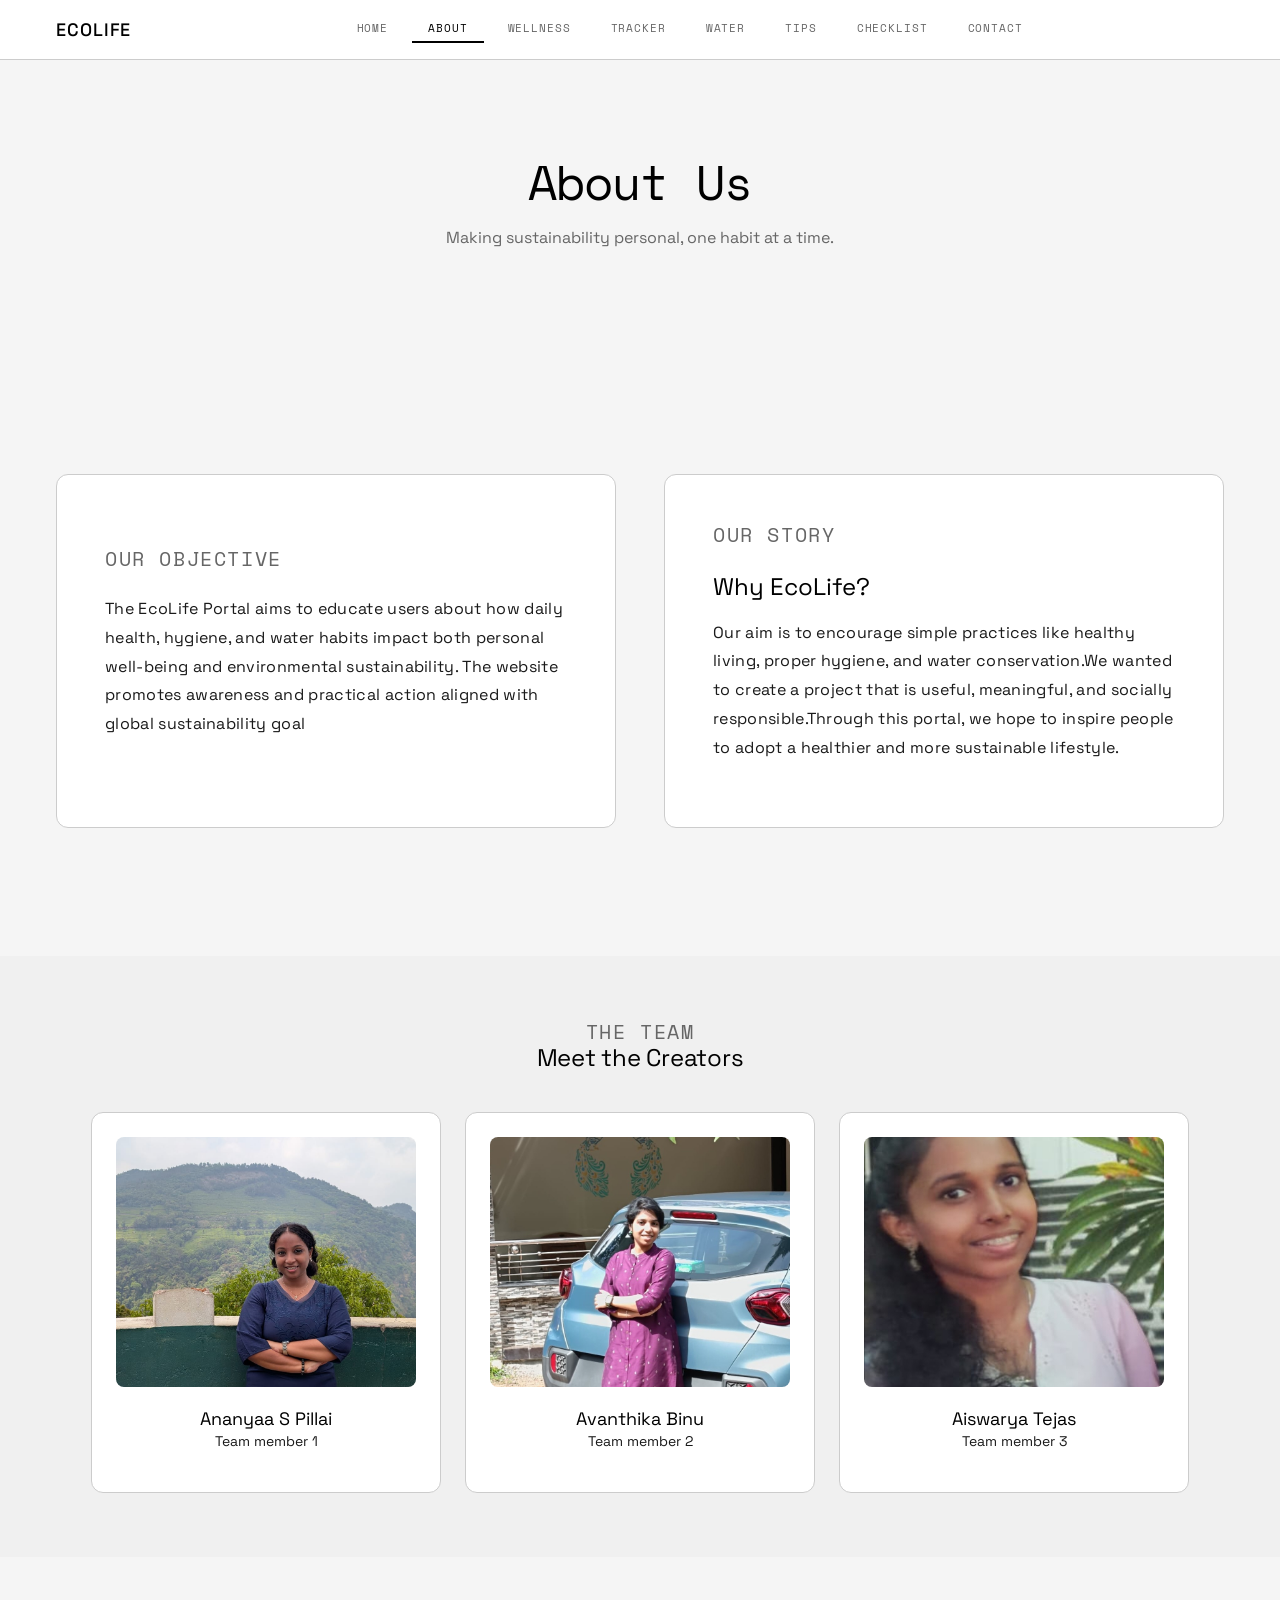
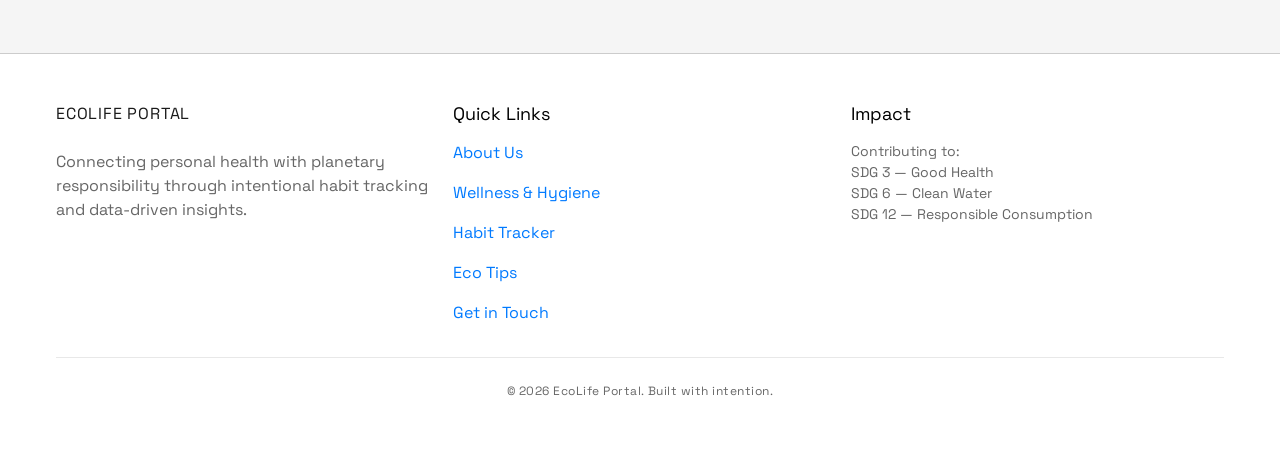
==== about.html @ 4957d405 "Add files via upload" ====
<!DOCTYPE html>
<html lang="en">
<head>
    <meta charset="UTF-8">
    <meta name="viewport" content="width=device-width, initial-scale=1.0">
    <title>About Us — EcoLife Portal</title>
    <!-- Your main CSS which now imports the others -->
    <link rel="stylesheet" href="styles.css">
</head>
<body>
    <!-- Re-use your exact header from index.html -->
    <header class="header">
        <div class="container">
            <div class="header-content">
                <a href="index.html" class="logo">
                    <span class="logo-text">EcoLife</span>
                </a>
                <nav class="nav" id="mainNav">
                    <a href="index.html" class="nav-link">Home</a>
                    <a href="about.html" class="nav-link active">About</a>
                    <a href="wellness.html" class="nav-link">Wellness</a>
                    <a href="habit-tracker.html" class="nav-link">Tracker</a>
                    <a href="water-calculator.html" class="nav-link">Water</a>
                    <a href="eco-tips.html" class="nav-link">Tips</a>
                    <a href="daily-checklist.html" class="nav-link">Checklist</a>
                    <!-- Active class moved to About -->
                    
                    <a href="contact.html" class="nav-link">Contact</a>
                </nav>
                <button class="mobile-menu-btn" id="mobileMenuBtn">≡</button>
            </div>
        </div>
    </header>

    <main>
        <!-- Hero Section (Re-using hero classes from index) -->
        <section class="hero">
            <div class="container">
                <div class="hero-content fade-in">
                    <h1 class="hero-title">About Us</h1>
                    <p class="hero-subtitle">Making sustainability personal, one habit at a time.</p>
                </div>
            </div>
        </section>

        <!-- Mission Section: The 2-Card Row -->
        <section class="section">
            <div class="container">
                <div class="mission-grid">
                    <div class="card">
                        <div class="label">Our Objective</div>
                        
                        <p class="text-muted">The EcoLife Portal aims to educate users about how daily health, hygiene, and water habits impact both personal well-being and environmental sustainability. The website promotes awareness and practical action aligned with global sustainability goal</p>
                    </div>
                    <div class="card">
                        <div class="label">Our Story</div>
                        <h3>Why EcoLife?</h3>
                        <p class="text-muted">Our aim is to encourage simple practices like healthy living, proper hygiene, and water conservation.We wanted to create a project that is useful, meaningful, and socially responsible.Through this portal, we hope to inspire people to adopt a healthier and more sustainable lifestyle.</p>
                    </div>
                </div>
            </div>
        </section>

        <!-- Creator Section: The 3-Card Horizontal Row -->
        <section class="section bg-surface-raised">
            <div class="container">
                <div class="text-center mb-lg">
                    <div class="label">The Team</div>
                    <h2>Meet the Creators</h2>
                </div>

                <div class="creator-grid">
                    <!-- Creator 1 -->
                    <div class="card creator-card">
                        <div class="creator-img-box">
                            <span>
                                <!-- Replace with your actual image path -->
                                <img src="images/WhatsApp Image 2026-05-08 at 8.34.59 PM.jpeg" alt="Developer Name">
                            </span>
                        </div>
                        <h3>Ananyaa S Pillai</h3>
                        <p class="text-sm">Team member 1</p>
                    </div>

                    <!-- Creator 2 -->
                    <div class="card creator-card">
                        <div class="creator-img-box">
                            <span>
                                <img src="images/WhatsApp Image 2026-05-08 at 8.35.17 PM.jpeg" alt="Member Name">
                            </span>
                        </div>
                        <h3>Avanthika Binu</h3>
                        <p class="text-sm">Team member 2</p>
                    </div>

                    <!-- Creator 3 -->
                    <div class="card creator-card">
                        <div class="creator-img-box">
                            <span>
                                <img src="images/WhatsApp Image 2026-05-09 at 5.26.21 PM.jpeg" alt="Member Name">
                            </span>
                        </div>
                        <h3>Aiswarya Tejas</h3>
                        <p class="text-sm">Team member 3</p>
                    </div>
                </div>
            </div>
        </section>
    </main>

   <footer class="footer">
        <div class="container">
            <div class="grid grid-auto gap-2xl mb-xl">
                <div>
                    <div class="logo-text mb-lg">EcoLife Portal</div>
                    <p class="text-muted">Connecting personal health with planetary responsibility through intentional habit tracking and data-driven insights.</p>
                </div>
                <div>
                    <h3 class="mb-md">Quick Links</h3>
                    <ul class="stack-md" style="list-style: none;">
                         <li><a href="about.html">About Us</a></li>
                        <li><a href="wellness.html">Wellness & Hygiene</a></li>
                        <li><a href="habit-tracker.html">Habit Tracker</a></li>
                        <li><a href="eco-tips.html">Eco Tips</a></li>
                        <li><a href="contact.html">Get in Touch</a></li>
                    </ul>
                </div>
                <div>
                    <h3 class="mb-md">Impact</h3>
                    <p class="text-muted text-sm">Contributing to:<br>SDG 3 — Good Health<br>SDG 6 — Clean Water<br>SDG 12 — Responsible Consumption</p>
                </div>
            </div>
            <div class="footer-bottom">
                <p>&copy; 2026 EcoLife Portal. Built with intention.</p>
            </div>
        </div>
    </footer>

    <script src="script.js"></script>
</body>
</html>
---- styles.css ----
/* Main stylesheet — imports all modular CSS */

@import url('./css/variables.css');
@import url('./css/typography.css');
@import url('./css/layout.css');
@import url('./css/header.css');
@import url('./css/cards.css');
@import url('./css/forms.css');
@import url('./css/hero.css');
@import url('./css/footer.css');
@import url('./css/data-viz.css');
@import url('./css/interactive.css');
@import url('./css/about.css');
@import url('./css/responsive.css');

/* Global overrides and utilities */

html {
  scroll-behavior: smooth;
}

body {
  display: flex;
  flex-direction: column;
  min-height: 100vh;
}

main {
  flex: 1;
}

/* Utility classes */

.text-muted {
  color: var(--text-secondary);
}

.text-disabled {
  color: var(--text-disabled);
}

.bg-surface {
  background-color: var(--surface);
}

.bg-surface-raised {
  background-color: var(--surface-raised);
}

.border-top {
  border-top: 1px solid var(--border-visible);
}

.border-bottom {
  border-bottom: 1px solid var(--border-visible);
}

.mt-sm { margin-top: var(--space-sm); }
.mt-md { margin-top: var(--space-md); }
.mt-lg { margin-top: var(--space-lg); }
.mt-xl { margin-top: var(--space-xl); }

.mb-sm { margin-bottom: var(--space-sm); }
.mb-md { margin-bottom: var(--space-md); }
.mb-lg { margin-bottom: var(--space-lg); }
.mb-xl { margin-bottom: var(--space-xl); }

.p-sm { padding: var(--space-sm); }
.p-md { padding: var(--space-md); }
.p-lg { padding: var(--space-lg); }
.p-xl { padding: var(--space-xl); }

.opacity-50 { opacity: 0.5; }
.opacity-75 { opacity: 0.75; }
.opacity-25 { opacity: 0.25; }

.no-wrap { white-space: nowrap; }
.truncate { overflow: hidden; text-overflow: ellipsis; white-space: nowrap; }

.hidden { display: none !important; }

/* Animations */

@keyframes fade-in {
  from {
    opacity: 0;
  }
  to {
    opacity: 1;
  }
}

.fade-in {
  animation: fade-in var(--duration-transition) var(--easing) forwards;
}

@keyframes slide-up {
  from {
    opacity: 0;
    transform: translateY(var(--space-lg));
  }
  to {
    opacity: 1;
    transform: translateY(0);
  }
}

.slide-up {
  animation: slide-up var(--duration-transition) var(--easing) forwards;
}
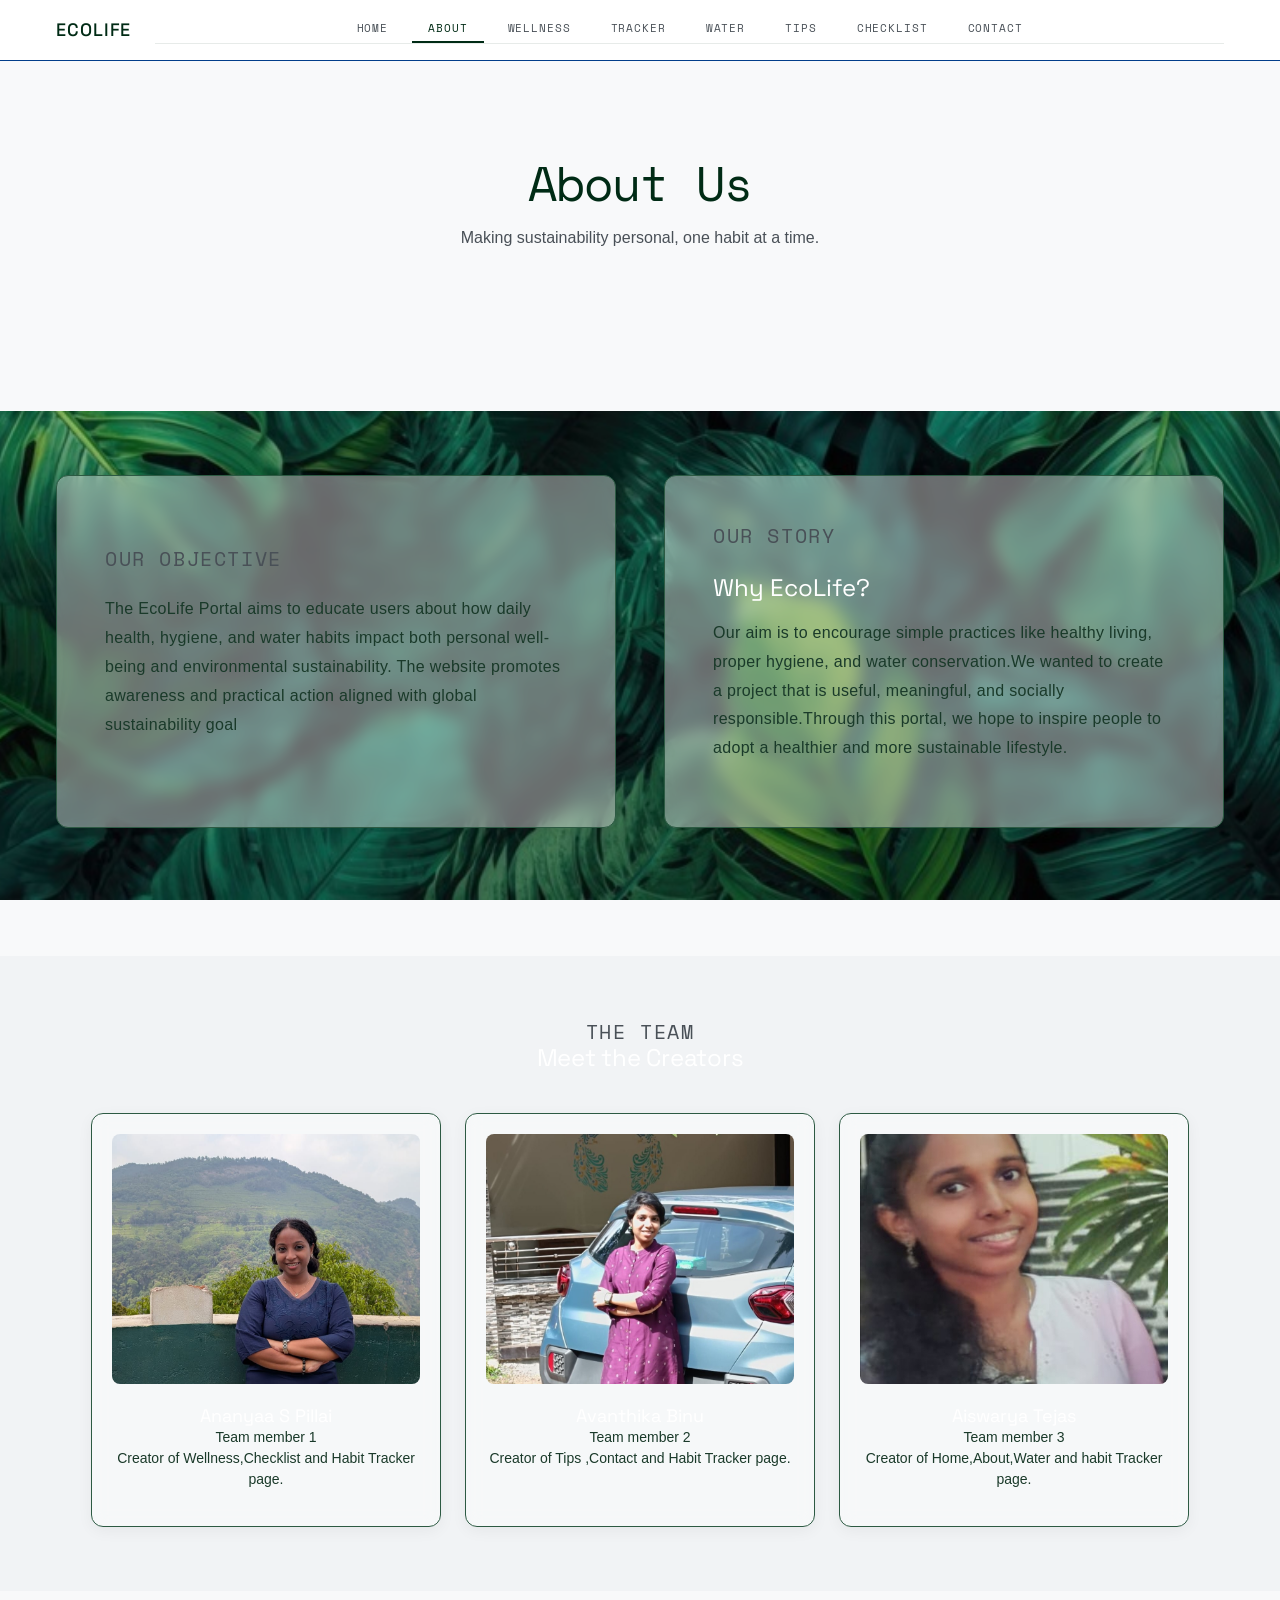
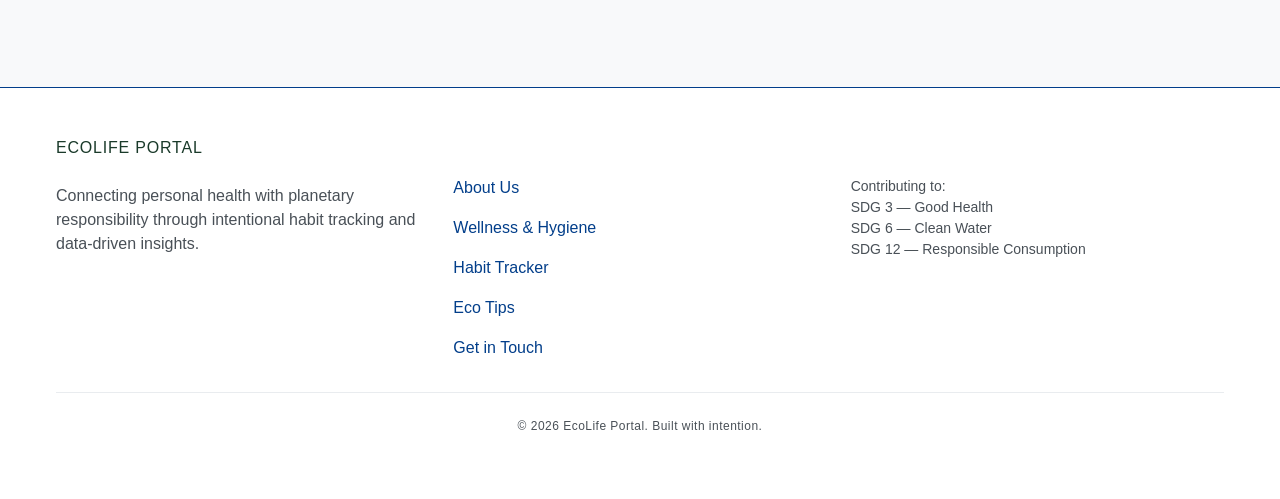
==== commit 5b0c56ca: "Add files via upload" ====
--- a/about.html
+++ b/about.html
@@ -79,7 +79,7 @@
                             </span>
                         </div>
                         <h3>Ananyaa S Pillai</h3>
-                        <p class="text-sm">Team member 1</p>
+                        <p class="text-sm">Team member 1<br>Creator of Wellness,Checklist and Habit Tracker page. </p>
                     </div>
 
                     <!-- Creator 2 -->
@@ -90,7 +90,7 @@
                             </span>
                         </div>
                         <h3>Avanthika Binu</h3>
-                        <p class="text-sm">Team member 2</p>
+                        <p class="text-sm">Team member 2<br>Creator of Tips ,Contact and Habit Tracker page.</p>
                     </div>
 
                     <!-- Creator 3 -->
@@ -101,7 +101,7 @@
                             </span>
                         </div>
                         <h3>Aiswarya Tejas</h3>
-                        <p class="text-sm">Team member 3</p>
+                        <p class="text-sm">Team member 3<br>Creator of Home,About,Water and habit Tracker page.</p>
                     </div>
                 </div>
             </div>
--- a/styles.css
+++ b/styles.css
@@ -108,3 +108,43 @@
 .slide-up {
   animation: slide-up var(--duration-transition) var(--easing) forwards;
 }
+
+/* Apply to the entire webpage */
+body {
+    margin: 0;
+    padding: 0;
+    min-height: 100vh;
+    /* Link your image here */
+    background-image: url('images/wmremove-transformed(1).jpeg');
+    background-size: cover;
+    background-position: center;
+    background-attachment:fixed; /* Keeps background still while you scroll */
+    
+    /* Updated Global Text Color for contrast */
+    color: #1a3a2a; 
+    font-family: 'Inter', sans-serif; /* Or your preferred font */
+}
+
+/* Updated Header/Nav for visibility */
+header, nav {
+    
+    backdrop-filter: blur(10px);
+    border-bottom: 1px solid rgba(26, 58, 42, 0.1);
+}
+
+/* Content Card styling to pop against the texture */
+.card, .section-box {
+    background: rgba(255, 255, 255, 0.4); /* Glassmorphism effect */
+    backdrop-filter: blur(8px);
+    border: 1px solid #2d5a43; /* Using your signature green for borders */
+    border-radius: 12px;
+    padding: 20px;
+    box-shadow: 0 4px 15px rgba(0, 0, 0, 0.05);
+}
+
+/* Headings color update */
+h1, h2, h3 {
+    color:white;
+}
+
+
